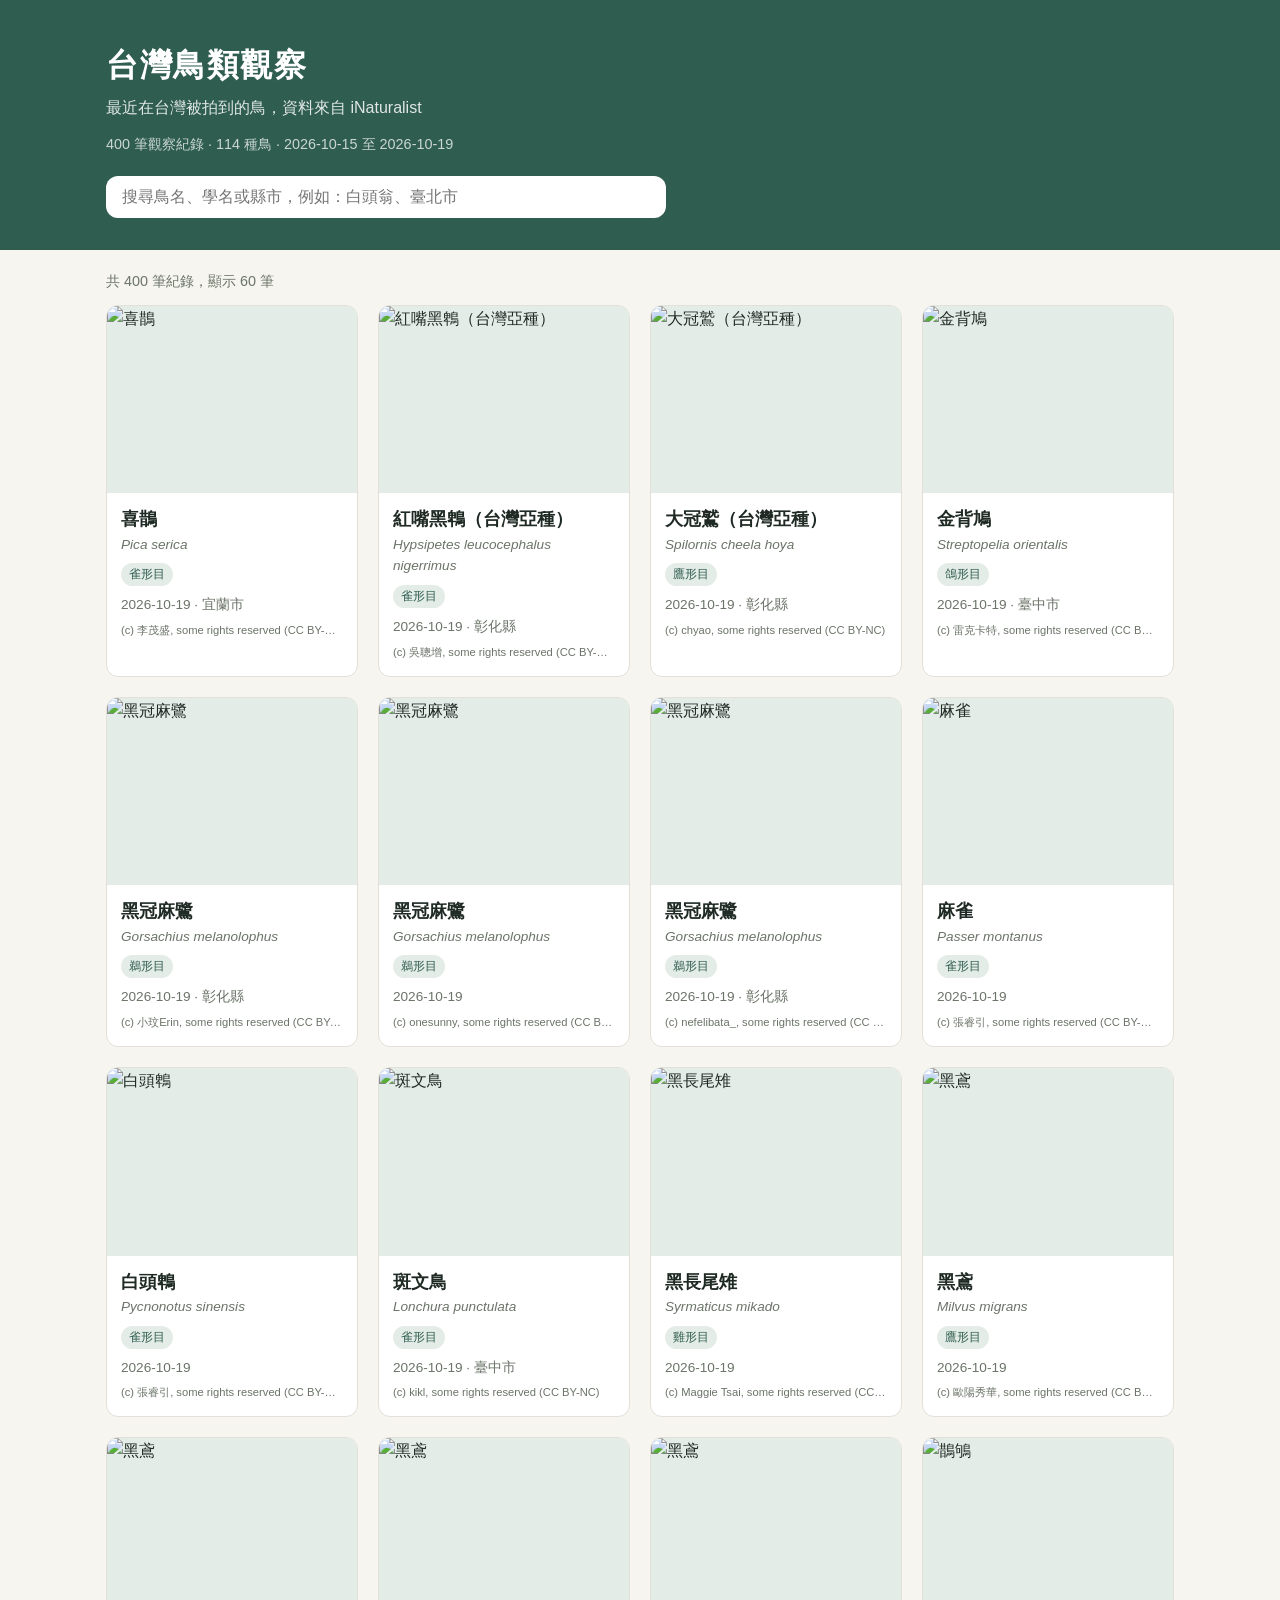
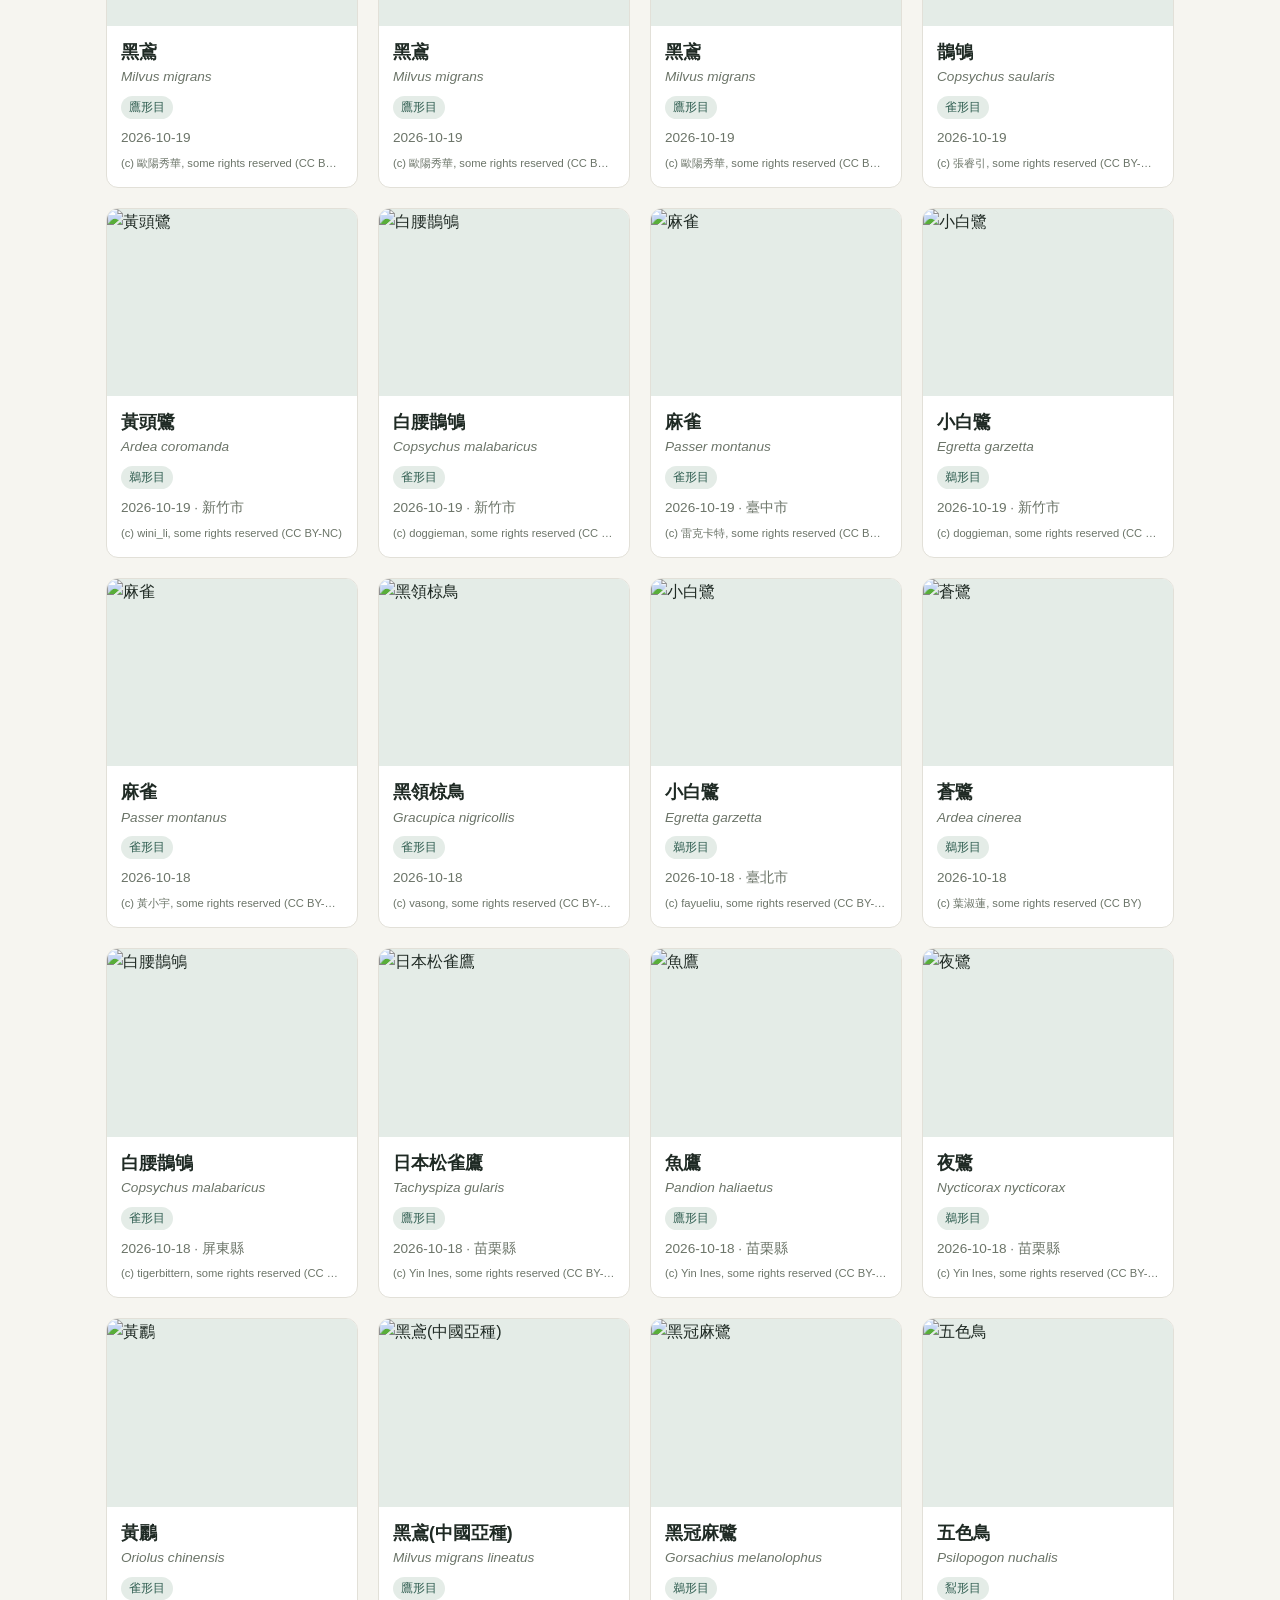
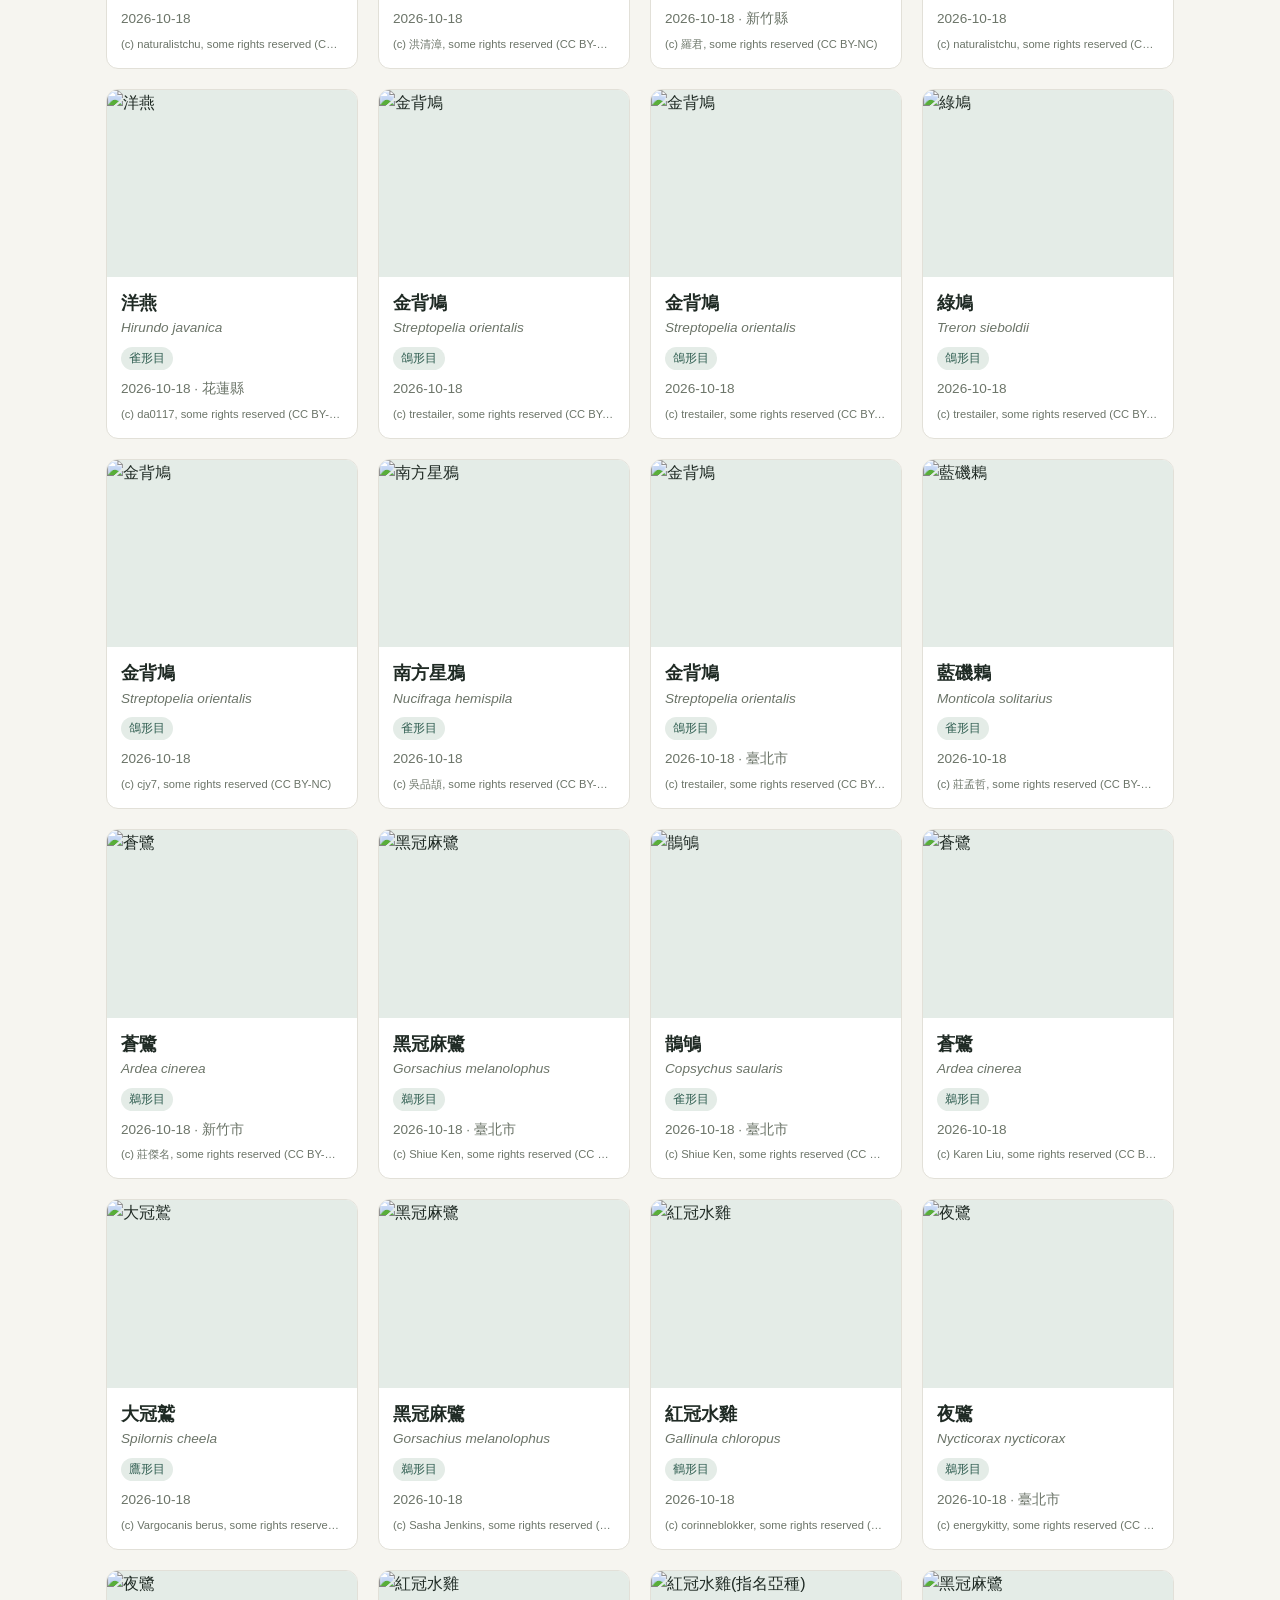
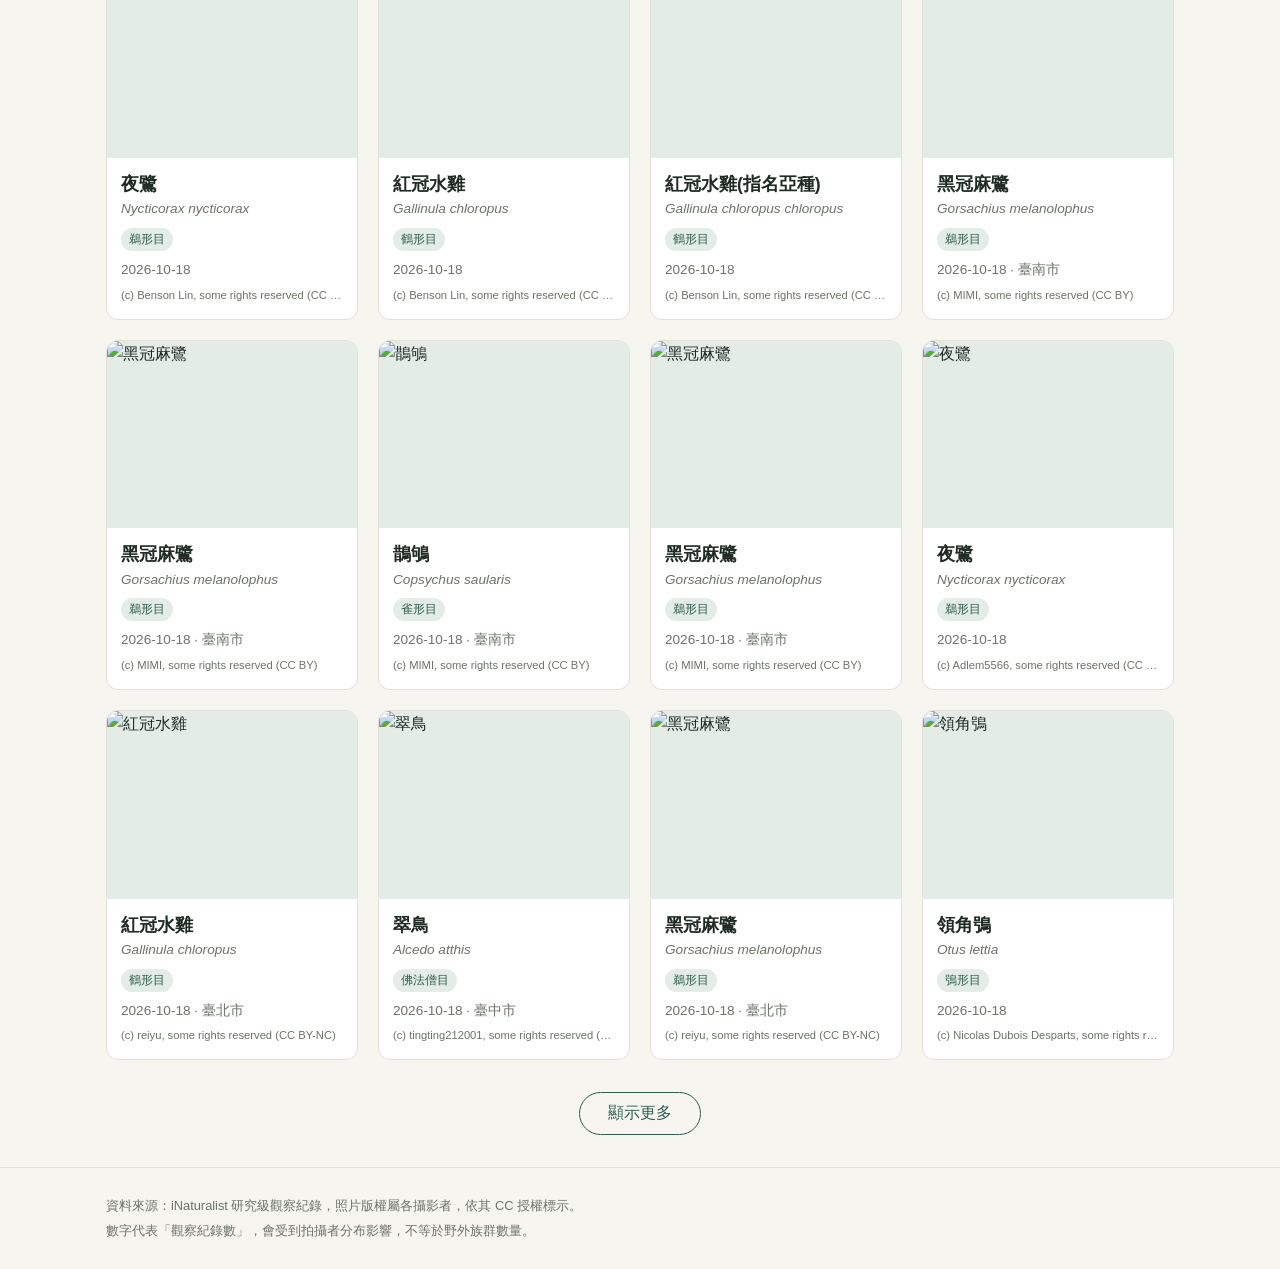
==== index.html @ c4e4dd16 "網頁：點卡片開啟詳細視窗，救傷區塊為暫時文字" ====
<!DOCTYPE html>
<html lang="zh-Hant">
<head>
  <meta charset="UTF-8">
  <!-- 讓手機上也能正常縮放 -->
  <meta name="viewport" content="width=device-width, initial-scale=1.0">
  <title>台灣鳥類觀察</title>
  <link rel="stylesheet" href="style.css">
</head>
<body>

  <!-- 最上方標題區 -->
  <header class="header">
    <div class="container">
      <h1>台灣鳥類觀察</h1>
      <p class="subtitle">最近在台灣被拍到的鳥，資料來自 iNaturalist</p>
      <p class="summary" id="summary"></p>

      <!-- 搜尋框：輸入時 script.js 會即時篩選卡片 -->
      <input
        type="search"
        id="search"
        class="search"
        placeholder="搜尋鳥名、學名或縣市，例如：白頭翁、臺北市"
        autocomplete="off"
      >
    </div>
  </header>

  <main class="container">
    <!-- 顯示目前有幾筆符合搜尋 -->
    <p class="count" id="count"></p>

    <!-- 卡片會由 script.js 放進這裡 -->
    <div class="grid" id="grid"></div>

    <!-- 搜尋不到時顯示 -->
    <p class="empty" id="empty" hidden>找不到符合的鳥，換個關鍵字試試看。</p>

    <!-- 一次只顯示一部分，按了再多顯示，避免一次載入太多照片 -->
    <div class="more-wrap">
      <button class="more" id="more">顯示更多</button>
    </div>
  </main>

  <footer class="footer">
    <div class="container">
      <p>資料來源：iNaturalist 研究級觀察紀錄，照片版權屬各攝影者，依其 CC 授權標示。</p>
      <p>數字代表「觀察紀錄數」，會受到拍攝者分布影響，不等於野外族群數量。</p>
    </div>
  </footer>

  <!-- 詳細視窗：點卡片時打開，內容由 script.js 填入 -->
  <dialog class="detail" id="detail">
    <button class="close" id="close" aria-label="關閉">×</button>
    <img id="detail-photo" alt="">
    <div class="detail-body">
      <h2 id="detail-name"></h2>
      <p class="sci" id="detail-sci"></p>
      <dl class="info">
        <dt>分類</dt><dd id="detail-taxon"></dd>
        <dt>日期</dt><dd id="detail-date"></dd>
        <dt>地點</dt><dd id="detail-place"></dd>
        <dt>照片</dt><dd id="detail-credit"></dd>
      </dl>
      <a id="detail-link" class="source" target="_blank" rel="noopener">在 iNaturalist 查看原始紀錄 ↗</a>

      <!-- 救傷提示：之後依「目」顯示不同內容，目前先放通用建議 -->
      <section class="help">
        <h3>遇到牠怎麼辦？</h3>
        <p id="detail-help"></p>
        <p class="help-note">以上為一般性整理，僅供參考。遇到受傷或落地的鳥，請聯絡當地動物救傷單位或縣市政府動保機關。</p>
      </section>
    </div>
  </dialog>

  <!-- 先載入資料（export.py 產生的），再載入程式，順序不能顛倒 -->
  <script src="data.js"></script>
  <script src="script.js"></script>
</body>
</html>
---- style.css ----
/* ===== 顏色與字型：集中寫在這裡，之後想換顏色只要改這一區 ===== */
:root {
  --green: #2f5d50;        /* 主色：深綠 */
  --green-light: #e4ece7;  /* 主色的淺色，用在標籤背景 */
  --bg: #f6f5f0;           /* 頁面背景：偏暖的米白 */
  --card: #ffffff;         /* 卡片背景 */
  --text: #1f2a24;         /* 主要文字 */
  --muted: #6b7468;        /* 次要文字（灰綠） */
  --line: #e2e0d8;         /* 邊框線 */
  --radius: 12px;          /* 圓角大小 */
  /* 字型用電腦內建的，不從網路下載，老師電腦沒網路也不會跑版 */
  font-family: "Noto Sans TC", "Microsoft JhengHei", "PingFang TC", sans-serif;
}

/* ===== 基本設定 ===== */
* { box-sizing: border-box; }   /* 寬度計算包含邊框和內距，排版比較直覺 */

body {
  margin: 0;
  background: var(--bg);
  color: var(--text);
  line-height: 1.6;
}

/* 內容最寬 1100px，置中，左右留白 */
.container {
  max-width: 1100px;
  margin: 0 auto;
  padding: 0 16px;
}

/* ===== 標題區 ===== */
.header {
  background: var(--green);
  color: #fff;
  padding: 40px 0 32px;
}
.header h1 {
  margin: 0;
  font-size: 2rem;
  letter-spacing: 0.05em;
}
.subtitle { margin: 4px 0 0; opacity: 0.85; }
.summary  { margin: 12px 0 20px; font-size: 0.9rem; opacity: 0.75; }

.search {
  width: 100%;
  max-width: 560px;
  padding: 12px 16px;
  font-size: 1rem;
  border: none;
  border-radius: var(--radius);
  outline: none;
}
.search:focus { box-shadow: 0 0 0 3px rgba(255, 255, 255, 0.4); }

/* ===== 卡片網格 ===== */
.count { color: var(--muted); font-size: 0.9rem; margin: 20px 0 12px; }

/* 自動排列：每張卡片至少 220px 寬，空間夠就一排放多張 */
.grid {
  display: grid;
  grid-template-columns: repeat(auto-fill, minmax(220px, 1fr));
  gap: 20px;
}

.card {
  background: var(--card);
  border: 1px solid var(--line);
  border-radius: var(--radius);
  overflow: hidden;              /* 讓照片的角也是圓的 */
  cursor: pointer;               /* 滑鼠移上去變成手指，表示可以點 */
  transition: transform 0.15s, box-shadow 0.15s;
}
.card:focus-visible { outline: 3px solid var(--green); outline-offset: 2px; }
/* 滑鼠移上去時卡片微微浮起 */
.card:hover {
  transform: translateY(-3px);
  box-shadow: 0 8px 20px rgba(0, 0, 0, 0.08);
}

.card img {
  display: block;
  width: 100%;
  aspect-ratio: 4 / 3;           /* 所有照片統一 4:3，排起來才整齊 */
  object-fit: cover;             /* 照片比例不同時自動裁切，不會變形 */
  background: var(--green-light);/* 照片還沒載入時先顯示淺綠色 */
}

.card-body { padding: 12px 14px 14px; }

.card h2 {
  margin: 0;
  font-size: 1.1rem;
}
.sci {
  margin: 0;
  color: var(--muted);
  font-style: italic;            /* 學名慣例用斜體 */
  font-size: 0.85rem;
}

.tag {
  display: inline-block;
  margin-top: 8px;
  padding: 2px 8px;
  background: var(--green-light);
  color: var(--green);
  border-radius: 999px;
  font-size: 0.75rem;
}

.meta {
  margin: 8px 0 0;
  color: var(--muted);
  font-size: 0.85rem;
}
.credit {
  margin: 6px 0 0;
  color: var(--muted);
  font-size: 0.7rem;
  white-space: nowrap;           /* 標示文字太長就用 … 截掉 */
  overflow: hidden;
  text-overflow: ellipsis;
}

/* ===== 其他 ===== */
.empty { text-align: center; color: var(--muted); padding: 40px 0; }

.more-wrap { text-align: center; margin: 32px 0; }
.more {
  padding: 10px 28px;
  font-size: 1rem;
  color: var(--green);
  background: transparent;
  border: 1.5px solid var(--green);
  border-radius: 999px;
  cursor: pointer;
}
.more:hover { background: var(--green); color: #fff; }

/* ===== 詳細視窗 ===== */
.detail {
  width: min(640px, calc(100% - 32px));  /* 最寬 640px，手機上左右各留 16px */
  max-height: calc(100% - 48px);
  padding: 0;
  border: none;
  border-radius: var(--radius);
  overflow-y: auto;                       /* 內容太長可以捲動 */
  color: var(--text);
}
.detail::backdrop { background: rgba(20, 30, 25, 0.6); }  /* 視窗後面的暗色遮罩 */

.detail img {
  display: block;
  width: 100%;
  max-height: 420px;
  object-fit: cover;
  background: var(--green-light);
}
.detail-body { padding: 20px 24px 24px; }
.detail h2 { margin: 0; font-size: 1.5rem; }

.close {
  position: absolute;            /* 疊在照片右上角 */
  top: 12px;
  right: 12px;
  width: 40px;
  height: 40px;
  font-size: 1.5rem;
  line-height: 1;
  color: #fff;
  background: rgba(0, 0, 0, 0.45);
  border: none;
  border-radius: 50%;
  cursor: pointer;
  z-index: 1;
}

/* 分類、日期、地點：左邊標題、右邊內容 */
.info {
  display: grid;
  grid-template-columns: 3em 1fr;
  gap: 6px 12px;
  margin: 16px 0;
  font-size: 0.9rem;
}
.info dt { color: var(--muted); }
.info dd { margin: 0; }

.source { color: var(--green); font-size: 0.9rem; }

.help {
  margin-top: 20px;
  padding: 16px 18px;
  background: var(--green-light);
  border-radius: var(--radius);
}
.help h3 { margin: 0 0 8px; color: var(--green); font-size: 1.05rem; }
.help p { margin: 0; font-size: 0.95rem; }
.help .help-note { margin-top: 10px; color: var(--muted); font-size: 0.8rem; }

.footer {
  border-top: 1px solid var(--line);
  padding: 24px 0;
  color: var(--muted);
  font-size: 0.8rem;
}
.footer p { margin: 4px 0; }
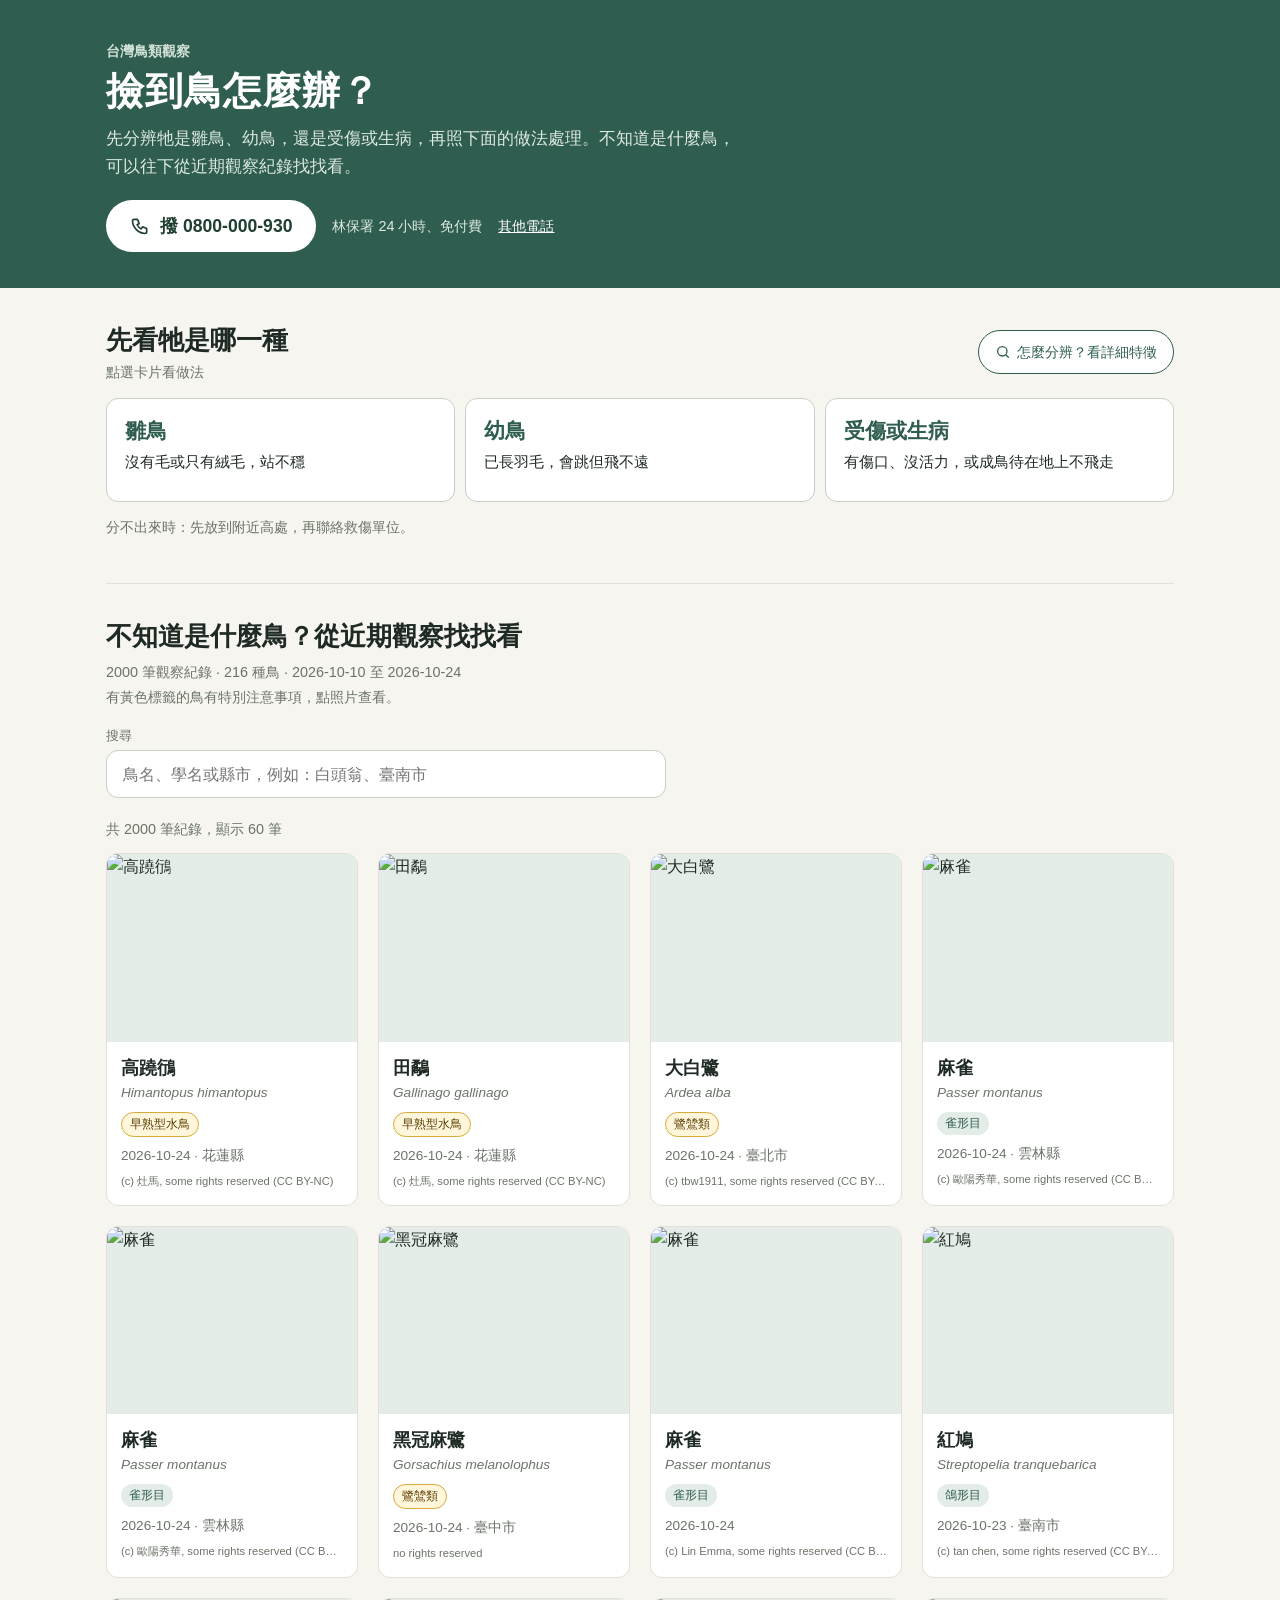
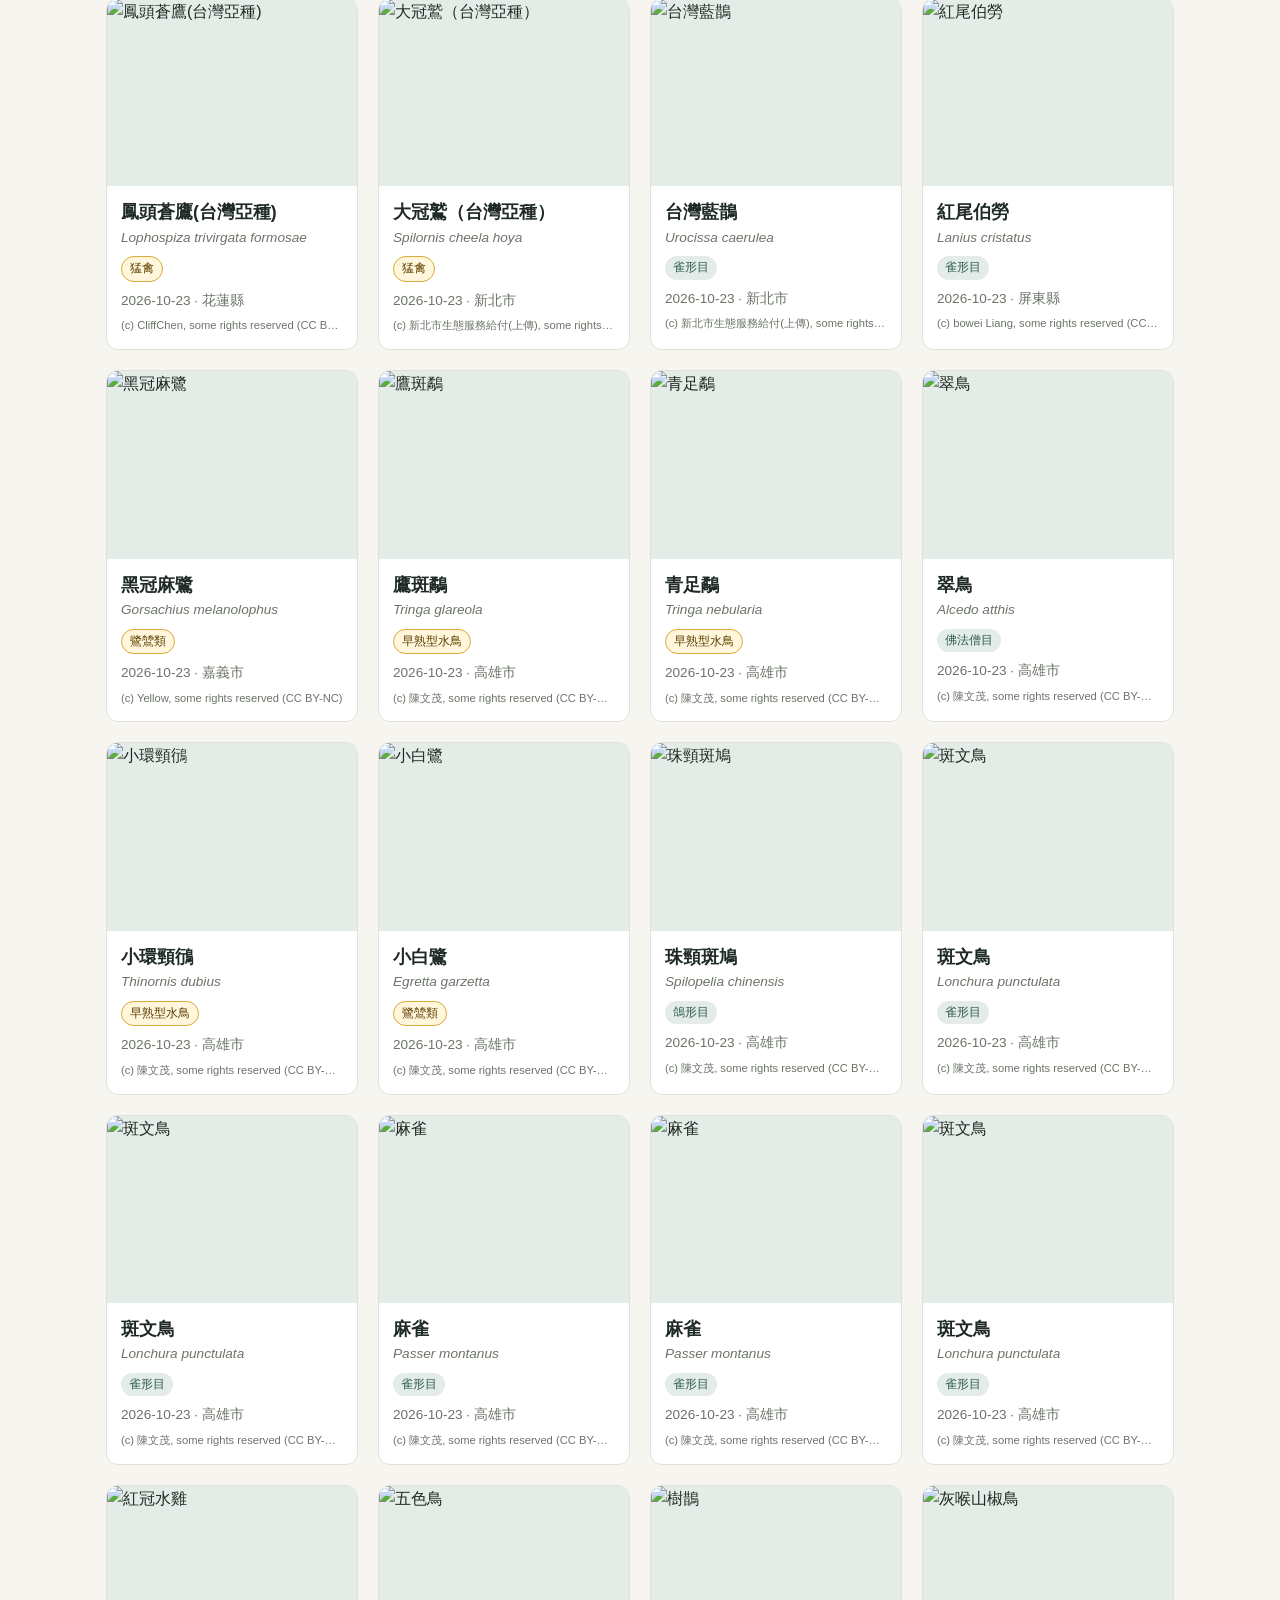
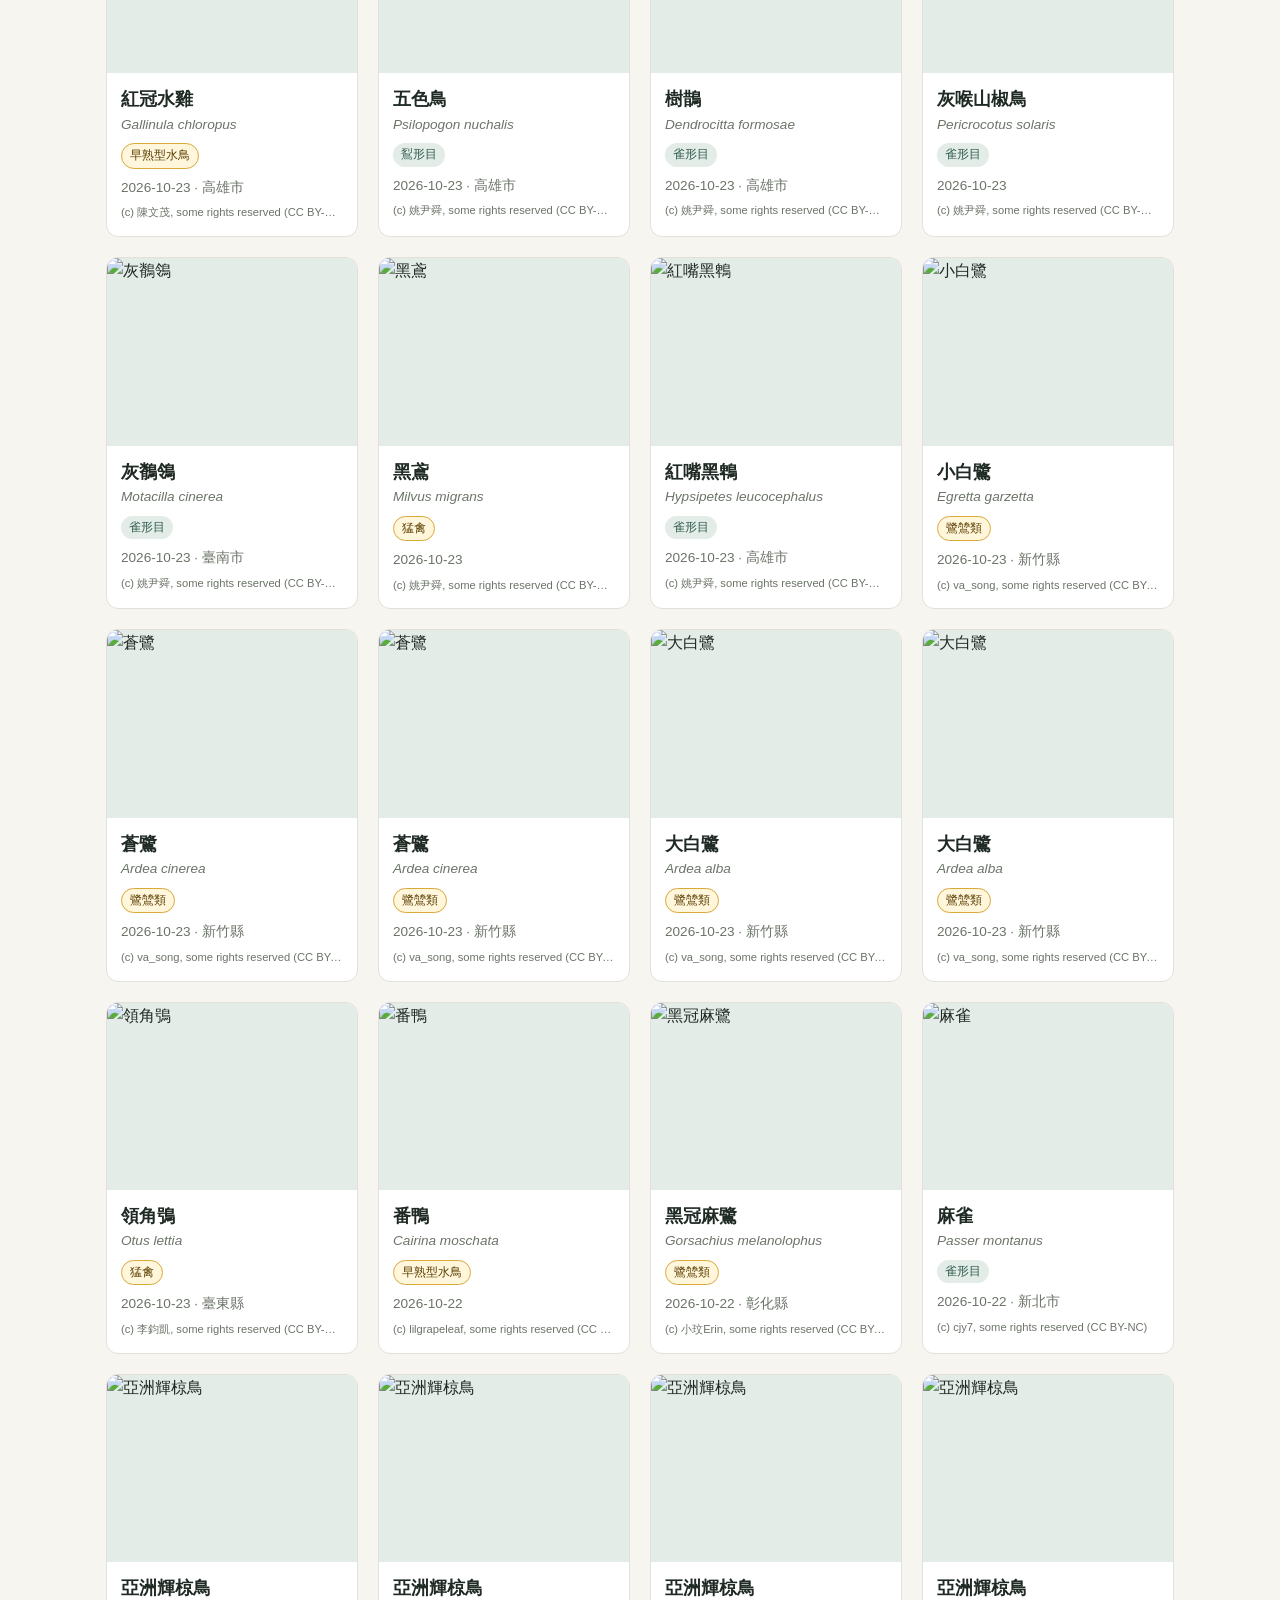
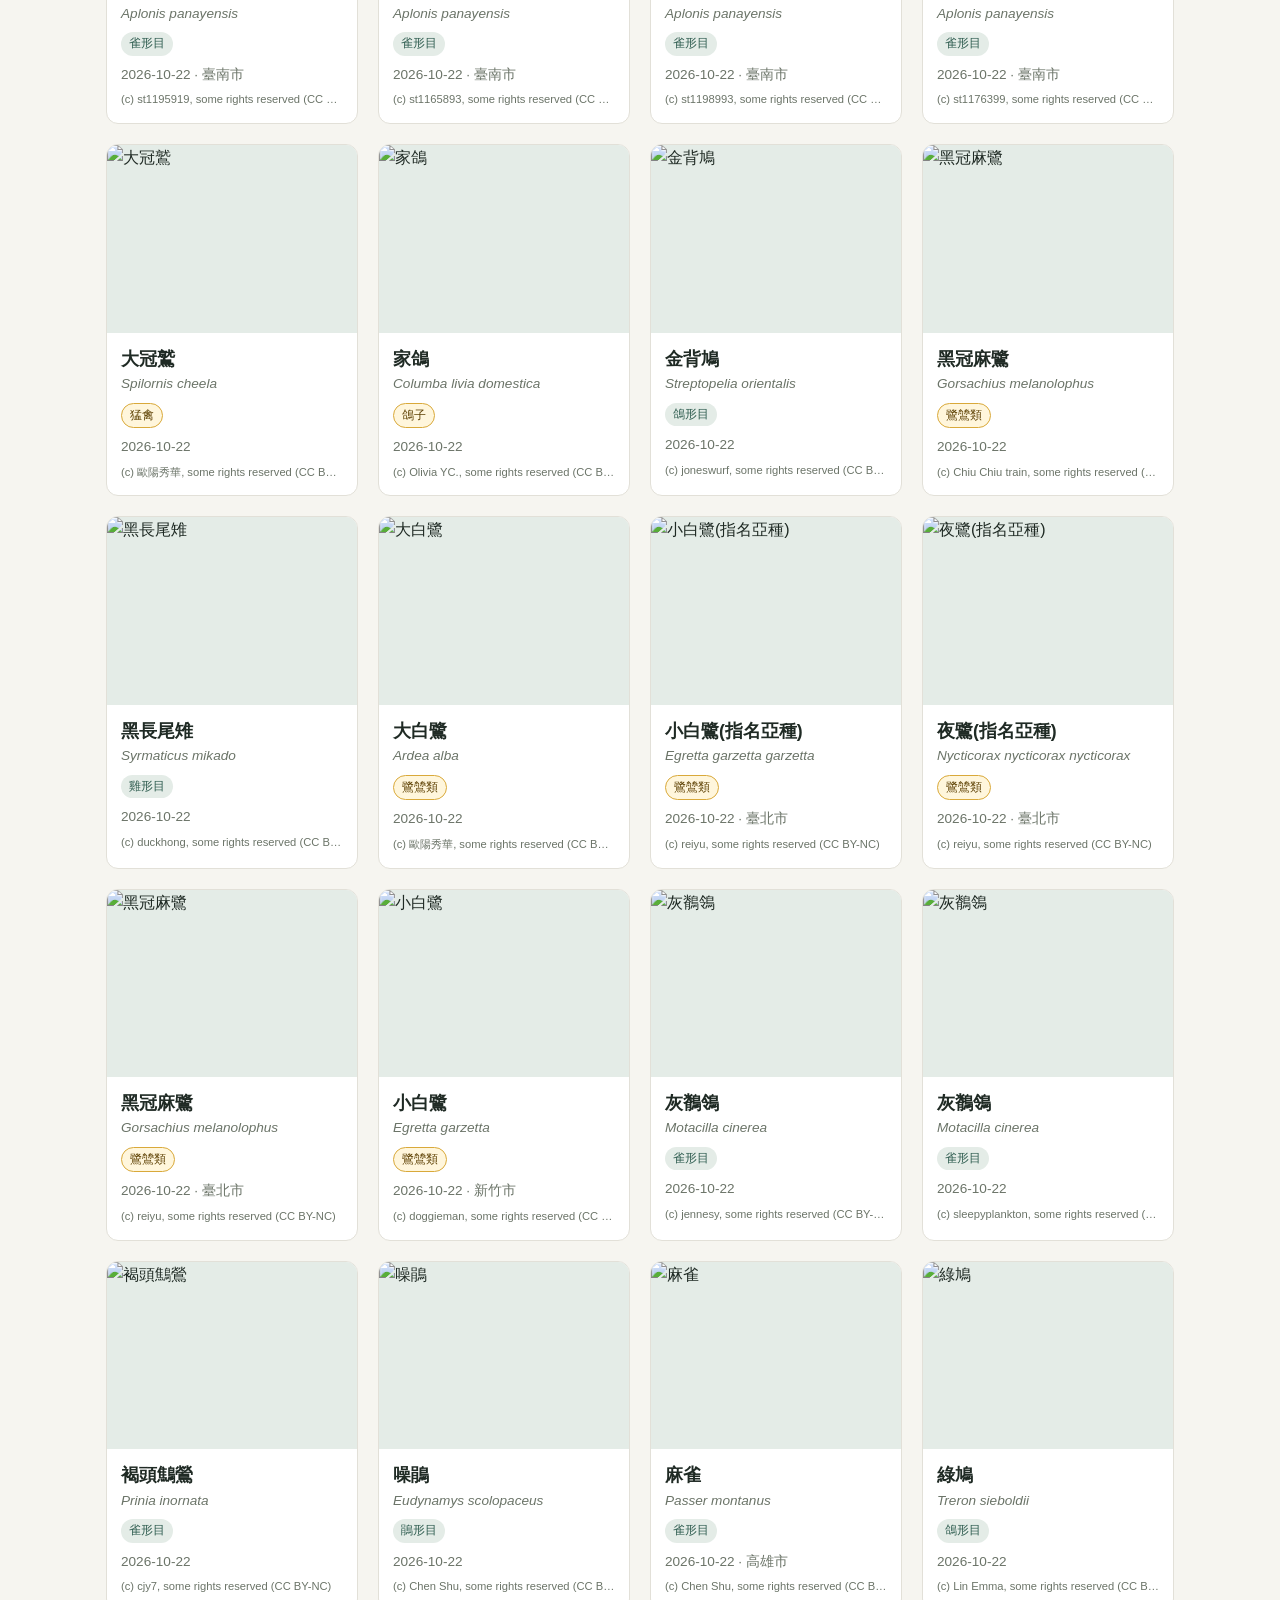
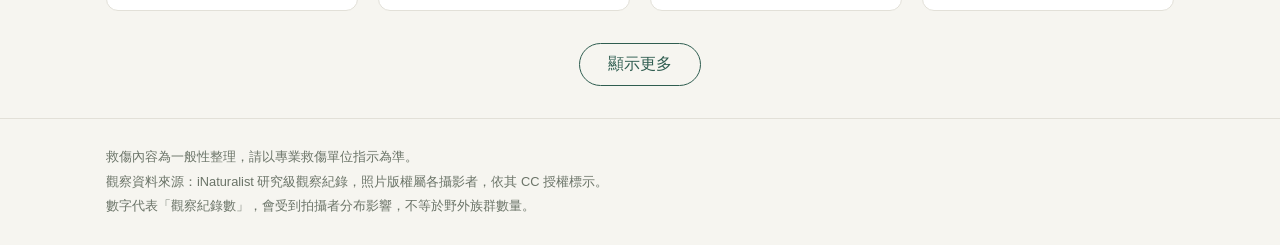
==== commit 4e755f4c: "撰寫 README，新增 MVP 與上下文資訊文件" ====
--- a/index.html
+++ b/index.html
@@ -4,48 +4,73 @@
   <meta charset="UTF-8">
   <!-- 讓手機上也能正常縮放 -->
   <meta name="viewport" content="width=device-width, initial-scale=1.0">
-  <title>台灣鳥類觀察</title>
+  <title>撿到鳥怎麼辦？台灣鳥類觀察</title>
   <link rel="stylesheet" href="style.css">
 </head>
 <body>
 
-  <!-- 最上方標題區 -->
-  <header class="header">
+  <!-- 最上方：救傷入口與電話 -->
+  <header class="hero">
     <div class="container">
-      <h1>台灣鳥類觀察</h1>
-      <p class="subtitle">最近在台灣被拍到的鳥，資料來自 iNaturalist</p>
+      <p class="hero-brand">台灣鳥類觀察</p>
+      <h1>撿到鳥怎麼辦？</h1>
+      <p class="hero-lead">先分辨牠是雛鳥、幼鳥，還是受傷或生病，再照下面的做法處理。不知道是什麼鳥，可以往下從近期觀察紀錄找找看。</p>
+      <div class="hero-actions">
+        <a class="call-btn" href="tel:0800000930">
+          <svg width="20" height="20" viewBox="0 0 24 24" fill="none" stroke="currentColor" stroke-width="2" stroke-linecap="round" stroke-linejoin="round" aria-hidden="true"><path d="M5 4h4l2 5-2.5 1.5a11 11 0 0 0 5 5L15 13l5 2v4a2 2 0 0 1-2 2A16 16 0 0 1 3 6a2 2 0 0 1 2-2"></path></svg>
+          撥 0800-000-930
+        </a>
+        <span class="hero-note">林保署 24 小時、免付費</span>
+        <button class="link-btn hero-link" id="hero-phones-toggle" type="button" aria-expanded="false" aria-controls="hero-phones">其他電話</button>
+      </div>
+      <p class="hero-phones" id="hero-phones" hidden>
+        <span><a href="tel:1999">1999</a> 縣市專線</span>
+        <span><a href="tel:1959">1959</a> 動保專線</span>
+        <a href="https://www.bird.org.tw/basicpage/117" target="_blank" rel="noopener">查各縣市救傷單位 ↗</a>
+      </p>
+    </div>
+  </header>
+
+  <main class="container">
+    <!-- 先看牠是哪一種：卡片、特徵表、做法都由 script.js 依 SITUATIONS 產生 -->
+    <section class="home-rescue" id="home-picker"></section>
+
+    <!-- 找出是什麼鳥 -->
+    <section class="finder" aria-labelledby="finder-title">
+      <h2 id="finder-title">不知道是什麼鳥？從近期觀察找找看</h2>
       <p class="summary" id="summary"></p>
+      <p class="finder-hint">有黃色標籤的鳥有特別注意事項，點照片查看。</p>
 
       <!-- 搜尋框：輸入時 script.js 會即時篩選卡片 -->
+      <label class="search-label" for="search">搜尋</label>
       <input
         type="search"
         id="search"
         class="search"
-        placeholder="搜尋鳥名、學名或縣市，例如：白頭翁、臺北市"
+        placeholder="鳥名、學名或縣市，例如：白頭翁、臺南市"
         autocomplete="off"
       >
-    </div>
-  </header>
 
-  <main class="container">
-    <!-- 顯示目前有幾筆符合搜尋 -->
-    <p class="count" id="count"></p>
+      <!-- 顯示目前有幾筆符合搜尋 -->
+      <p class="count" id="count"></p>
 
-    <!-- 卡片會由 script.js 放進這裡 -->
-    <div class="grid" id="grid"></div>
+      <!-- 卡片會由 script.js 放進這裡 -->
+      <div class="grid" id="grid"></div>
 
-    <!-- 搜尋不到時顯示 -->
-    <p class="empty" id="empty" hidden>找不到符合的鳥，換個關鍵字試試看。</p>
+      <!-- 搜尋不到時顯示 -->
+      <p class="empty" id="empty" hidden>找不到符合的鳥，換個關鍵字試試看。</p>
 
-    <!-- 一次只顯示一部分，按了再多顯示，避免一次載入太多照片 -->
-    <div class="more-wrap">
-      <button class="more" id="more">顯示更多</button>
-    </div>
+      <!-- 一次只顯示一部分，按了再多顯示，避免一次載入太多照片 -->
+      <div class="more-wrap">
+        <button class="more" id="more">顯示更多</button>
+      </div>
+    </section>
   </main>
 
   <footer class="footer">
     <div class="container">
-      <p>資料來源：iNaturalist 研究級觀察紀錄，照片版權屬各攝影者，依其 CC 授權標示。</p>
+      <p>救傷內容為一般性整理，請以專業救傷單位指示為準。</p>
+      <p>觀察資料來源：iNaturalist 研究級觀察紀錄，照片版權屬各攝影者，依其 CC 授權標示。</p>
       <p>數字代表「觀察紀錄數」，會受到拍攝者分布影響，不等於野外族群數量。</p>
     </div>
   </footer>
@@ -57,6 +82,8 @@
     <div class="detail-body">
       <h2 id="detail-name"></h2>
       <p class="sci" id="detail-sci"></p>
+      <!-- 類群標籤：只有屬於第二層類群的鳥才顯示 -->
+      <span class="group-tag" id="group-tag" hidden></span>
       <dl class="info">
         <dt>分類</dt><dd id="detail-taxon"></dd>
         <dt>日期</dt><dd id="detail-date"></dd>
@@ -65,11 +92,46 @@
       </dl>
       <a id="detail-link" class="source" target="_blank" rel="noopener">在 iNaturalist 查看原始紀錄 ↗</a>
 
-      <!-- 救傷提示：之後依「目」顯示不同內容，目前先放通用建議 -->
-      <section class="help">
-        <h3>遇到牠怎麼辦？</h3>
-        <p id="detail-help"></p>
-        <p class="help-note">以上為一般性整理，僅供參考。遇到受傷或落地的鳥，請聯絡當地動物救傷單位或縣市政府動保機關。</p>
+      <!-- 遇到牠怎麼辦？文字內容都放在 script.js 的 SITUATIONS 和 GROUP_NOTES，這裡只放位置 -->
+      <section class="help" aria-labelledby="help-title">
+        <h3 id="help-title">遇到牠怎麼辦？</h3>
+
+        <!-- 黃色框（第二層）：每隻鳥最多一個，不屬於任何類群就隱藏 -->
+        <div class="group-box" id="group-box" hidden>
+          <p class="group-box-title">
+            <svg width="20" height="20" viewBox="0 0 24 24" fill="none" stroke="currentColor" stroke-width="2" stroke-linecap="round" stroke-linejoin="round" aria-hidden="true"><path d="M12 3l9 16H3z"></path><path d="M12 10v4"></path><path d="M12 17h.01"></path></svg>
+            <span id="group-box-title"></span>
+          </p>
+          <ul id="group-box-list"></ul>
+        </div>
+
+        <!-- 先看牠是哪一種：跟首頁同一套，由 script.js 產生 -->
+        <div id="detail-picker"></div>
+
+        <!-- 聯絡列 -->
+        <div class="contact">
+          <div class="contact-row">
+            <p class="contact-main">
+              <svg width="18" height="18" viewBox="0 0 24 24" fill="none" stroke="currentColor" stroke-width="2" stroke-linecap="round" stroke-linejoin="round" aria-hidden="true"><path d="M5 4h4l2 5-2.5 1.5a11 11 0 0 0 5 5L15 13l5 2v4a2 2 0 0 1-2 2A16 16 0 0 1 3 6a2 2 0 0 1 2-2"></path></svg>
+              <span>需要幫忙？撥</span>
+              <a class="phone-big" href="tel:0800000930">0800-000-930</a>
+              <span class="contact-note">林保署 24 小時、免付費</span>
+            </p>
+            <button class="link-btn" id="phones-toggle" type="button" aria-expanded="false" aria-controls="phones">其他電話</button>
+          </div>
+          <p class="phones" id="phones" hidden>
+            <span><a href="tel:1999">1999</a> 縣市專線</span>
+            <span><a href="tel:1959">1959</a> 動保專線</span>
+            <a href="https://www.bird.org.tw/basicpage/117" target="_blank" rel="noopener">查各縣市救傷單位 ↗</a>
+          </p>
+        </div>
+
+        <!-- 免責小字與資料來源 -->
+        <p class="disclaimer">
+          <span>本區為一般性整理，請以專業救傷單位指示為準。</span>
+          <button class="link-btn" id="sources-toggle" type="button" aria-expanded="false" aria-controls="sources">查看資料來源</button>
+        </p>
+        <ul class="sources" id="sources" hidden></ul>
       </section>
     </div>
   </dialog>
--- a/style.css
+++ b/style.css
@@ -1,3 +1,6 @@
+/* 有 hidden 屬性的元素一律隱藏（避免下方的 display 設定蓋過它） */
+[hidden] { display: none !important; }
+
 /* ===== 顏色與字型：集中寫在這裡，之後想換顏色只要改這一區 ===== */
 :root {
   --green: #2f5d50;        /* 主色：深綠 */
@@ -29,30 +32,98 @@
   padding: 0 16px;
 }
 
-/* ===== 標題區 ===== */
-.header {
+/* ===== 最上方：救傷入口 ===== */
+.hero {
   background: var(--green);
   color: #fff;
-  padding: 40px 0 32px;
-}
-.header h1 {
+  padding: 40px 0 36px;
+}
+.hero-brand { margin: 0 0 4px; font-size: 0.9rem; font-weight: 700; color: #cfe0d4; }
+.hero h1 {
   margin: 0;
-  font-size: 2rem;
-  letter-spacing: 0.05em;
-}
-.subtitle { margin: 4px 0 0; opacity: 0.85; }
-.summary  { margin: 12px 0 20px; font-size: 0.9rem; opacity: 0.75; }
+  font-size: 2.4rem;
+  line-height: 1.25;
+  letter-spacing: 0.03em;
+}
+.hero-lead { margin: 10px 0 0; max-width: 640px; font-size: 1.08rem; color: #dde9e1; }
+
+.hero-actions {
+  display: flex;
+  flex-wrap: wrap;
+  align-items: center;
+  gap: 10px 16px;
+  margin-top: 20px;
+}
+/* 撥號按鈕：白底深綠字，整頁最醒目的按鈕 */
+.call-btn {
+  display: inline-flex;
+  align-items: center;
+  gap: 10px;
+  min-height: 52px;
+  padding: 0 24px;
+  background: #fff;
+  color: #1f3f31;
+  border-radius: 999px;
+  font-size: 1.1rem;
+  font-weight: 700;
+  text-decoration: none;
+}
+.call-btn:hover { background: #eef5f0; }
+.hero-note { font-size: 0.9rem; color: #dde9e1; }
+.hero .hero-link { color: #fff; font-size: 0.9rem; }
+.hero-phones {
+  display: flex;
+  flex-wrap: wrap;
+  gap: 6px 24px;
+  margin: 14px 0 0;
+  padding-top: 12px;
+  border-top: 1px solid #4f7a66;
+  color: #dde9e1;
+}
+.hero-phones a { color: #fff; font-weight: 700; }
+
+/* ===== 首頁：先看牠是哪一種 ===== */
+.home-rescue { padding: 32px 0 8px; }
+.home-rescue .pick-title { font-size: 1.6rem; }
+.home-rescue .pick-sub { font-size: 0.9rem; }
+.home-rescue .pick-card { min-height: 104px; padding: 16px 18px; font-size: 0.95rem; }
+.home-rescue .pick-card[aria-pressed="true"] { padding: 15px 17px; }
+.home-rescue .pick-card-name { font-size: 1.3rem; }
+.home-rescue .pick-hint { font-size: 0.9rem; }
+.home-rescue .advice { background: var(--card); border: 1px solid var(--line); font-size: 0.95rem; padding: 20px 22px 12px; }
+.home-rescue .advice-lead { font-size: 1.1rem; }
+.home-rescue .id-table { background: var(--card); }
+
+/* 首頁和詳細視窗共用：卡片、表格、做法上下排列 */
+.picker {
+  display: flex;
+  flex-direction: column;
+  gap: 14px;
+}
+
+/* ===== 首頁：找出是什麼鳥 ===== */
+.finder {
+  margin-top: 36px;
+  padding-top: 32px;
+  border-top: 1px solid var(--line);
+}
+.finder h2 { margin: 0; font-size: 1.6rem; }
+.summary { margin: 4px 0 0; font-size: 0.9rem; color: var(--muted); }
+.finder-hint { margin: 2px 0 16px; font-size: 0.9rem; color: var(--muted); }
+.search-label { display: block; margin-bottom: 4px; font-size: 0.82rem; color: var(--muted); }
 
 .search {
   width: 100%;
   max-width: 560px;
-  padding: 12px 16px;
+  min-height: 48px;
+  padding: 0 16px;
+  font: inherit;
   font-size: 1rem;
-  border: none;
-  border-radius: var(--radius);
-  outline: none;
-}
-.search:focus { box-shadow: 0 0 0 3px rgba(255, 255, 255, 0.4); }
+  background: #fff;
+  border: 1px solid #c9cec6;
+  border-radius: var(--radius);
+}
+.search:focus { outline: 3px solid var(--green-light); border-color: var(--green); }
 
 /* ===== 卡片網格 ===== */
 .count { color: var(--muted); font-size: 0.9rem; margin: 20px 0 12px; }
@@ -89,7 +160,7 @@
 
 .card-body { padding: 12px 14px 14px; }
 
-.card h2 {
+.card h3 {
   margin: 0;
   font-size: 1.1rem;
 }
@@ -108,6 +179,13 @@
   color: var(--green);
   border-radius: 999px;
   font-size: 0.75rem;
+}
+/* 屬於第二層類群的鳥：黃色標籤，跟詳細視窗的黃色框同色 */
+.tag-group {
+  background: var(--yellow-bg);
+  color: var(--yellow-text);
+  border: 1px solid var(--yellow-line);
+  font-weight: 500;
 }
 
 .meta {
@@ -141,7 +219,7 @@
 
 /* ===== 詳細視窗 ===== */
 .detail {
-  width: min(640px, calc(100% - 32px));  /* 最寬 640px，手機上左右各留 16px */
+  width: min(760px, calc(100% - 32px));  /* 最寬 760px，手機上左右各留 16px */
   max-height: calc(100% - 48px);
   padding: 0;
   border: none;
@@ -190,15 +268,229 @@
 
 .source { color: var(--green); font-size: 0.9rem; }
 
+/* ===== 遇到牠怎麼辦？ ===== */
+:root {
+  --yellow-bg: #fff6dc;     /* 黃色框背景 */
+  --yellow-line: #d9a93a;   /* 黃色框邊線 */
+  --yellow-text: #5c3f00;   /* 黃色框文字（深褐，對比足夠） */
+  --soft: #f3f5f1;          /* 做法區、對照表背景 */
+}
+
+/* 類群標籤：在鳥名下方，跟黃色框同色 */
+.group-tag {
+  display: inline-block;
+  margin-top: 6px;
+  padding: 1px 10px;
+  background: var(--yellow-bg);
+  border: 1px solid var(--yellow-line);
+  color: var(--yellow-text);
+  border-radius: 999px;
+  font-size: 0.8rem;
+  font-weight: 500;
+}
+
 .help {
-  margin-top: 20px;
-  padding: 16px 18px;
+  margin-top: 24px;
+  padding-top: 20px;
+  border-top: 1px solid var(--line);
+  display: flex;
+  flex-direction: column;
+  gap: 14px;
+}
+.help h3 { margin: 0; color: var(--green); font-size: 1.3rem; }
+.help ul { margin: 0; padding-left: 20px; }
+.help li { margin: 0 0 6px; }
+
+/* 黃色框 */
+.group-box {
+  background: var(--yellow-bg);
+  border: 1.5px solid var(--yellow-line);
+  border-radius: var(--radius);
+  padding: 14px 18px;
+  color: var(--yellow-text);
+  font-size: 0.92rem;
+}
+.group-box-title {
+  display: flex;
+  align-items: center;
+  gap: 8px;
+  margin: 0 0 8px;
+  font-weight: 700;
+  font-size: 1rem;
+}
+.group-box-title svg { flex-shrink: 0; }
+
+/* 先看牠是哪一種 */
+.pick-head {
+  display: flex;
+  flex-wrap: wrap;
+  align-items: center;
+  justify-content: space-between;
+  gap: 8px;
+}
+.pick-title { margin: 0; font-weight: 700; }
+.pick-sub { margin: 0; font-size: 0.82rem; color: var(--muted); }
+
+/* 「看詳細特徵」：綠框；展開時變實心綠底 */
+.id-toggle {
+  display: inline-flex;
+  align-items: center;
+  gap: 6px;
+  min-height: 44px;
+  padding: 8px 16px;
+  font: inherit;
+  font-size: 0.88rem;
+  font-weight: 500;
+  color: var(--green);
+  background: #fff;
+  border: 1.5px solid var(--green);
+  border-radius: 999px;
+  cursor: pointer;
+}
+.id-toggle[aria-expanded="true"] { background: var(--green); color: #fff; }
+
+/* 三張卡片（切換鈕）：選中時綠色粗框 */
+.pick-cards {
+  display: grid;
+  grid-template-columns: repeat(3, minmax(0, 1fr));
+  gap: 10px;
+}
+.pick-card {
+  display: flex;
+  flex-direction: column;
+  gap: 4px;
+  min-height: 88px;
+  padding: 12px 14px;
+  text-align: left;
+  font: inherit;
+  font-size: 0.88rem;
+  line-height: 1.5;
+  color: var(--text);
+  background: #fff;
+  border: 1px solid #c9cec6;
+  border-radius: var(--radius);
+  cursor: pointer;
+}
+.pick-card:hover { border-color: var(--green); }
+.pick-card[aria-pressed="true"] {
+  background: var(--soft);
+  border: 2px solid var(--green);
+  padding: 11px 13px;            /* 邊框變粗 1px，內距少 1px，卡片才不會跳動 */
+}
+.pick-card-name { font-size: 1.05rem; font-weight: 700; color: var(--green); }
+.pick-hint { margin: 0; font-size: 0.82rem; color: var(--muted); }
+
+/* 詳細特徵對照表：窄螢幕時可以左右捲 */
+.id-table-wrap { overflow-x: auto; }
+.id-table {
+  width: 100%;
+  min-width: 480px;
+  border-collapse: collapse;
+  background: var(--soft);
+  font-size: 0.85rem;
+  line-height: 1.5;
+}
+.id-table th, .id-table td { padding: 8px 10px; text-align: left; vertical-align: top; }
+.id-table thead th { background: #e3e8e1; }
+.id-table tbody tr { border-top: 1px solid var(--line); }
+.id-table tbody th { font-weight: 500; color: var(--muted); white-space: nowrap; }
+
+/* 選中卡片的做法 */
+.advice {
+  background: var(--soft);
+  border-radius: var(--radius);
+  padding: 16px 18px 10px;
+  font-size: 0.9rem;
+}
+.advice-lead { margin: 0 0 8px; font-weight: 700; font-size: 1rem; }
+.advice-note { margin: 0 0 12px; color: var(--muted); font-size: 0.85rem; }
+.advice-cols {
+  display: grid;
+  grid-template-columns: repeat(3, minmax(0, 1fr));
+  gap: 16px;
+}
+.advice-col-title { margin: 0 0 4px; font-weight: 700; }
+.advice-footer { margin: 8px 0 6px; color: var(--muted); }
+
+/* 聯絡列 */
+.contact {
+  padding: 10px 14px;
   background: var(--green-light);
   border-radius: var(--radius);
 }
-.help h3 { margin: 0 0 8px; color: var(--green); font-size: 1.05rem; }
-.help p { margin: 0; font-size: 0.95rem; }
-.help .help-note { margin-top: 10px; color: var(--muted); font-size: 0.8rem; }
+.contact-row {
+  display: flex;
+  flex-wrap: wrap;
+  align-items: center;
+  justify-content: space-between;
+  gap: 4px 12px;
+}
+.contact-main {
+  display: flex;
+  flex-wrap: wrap;
+  align-items: center;
+  gap: 4px 8px;
+  margin: 0;
+  font-size: 0.9rem;
+  color: var(--green);
+}
+.contact-main span { color: var(--text); }
+.contact-main .contact-note { font-size: 0.8rem; color: var(--muted); }
+.phone-big {
+  font-size: 1.1rem;
+  font-weight: 700;
+  color: var(--green);
+  text-decoration: none;
+  padding: 8px 0;               /* 讓手機上好點 */
+}
+.phones {
+  display: flex;
+  flex-wrap: wrap;
+  gap: 6px 18px;
+  margin: 6px 0 0;
+  padding-top: 8px;
+  border-top: 1px solid #cfe0d4;
+  font-size: 0.88rem;
+}
+.phones a { color: var(--green); font-weight: 700; }
+
+/* 看起來像連結的按鈕（其他電話、查看資料來源） */
+.link-btn {
+  min-height: 44px;
+  padding: 0;
+  font: inherit;
+  font-size: 0.82rem;
+  color: var(--green);
+  background: none;
+  border: 0;
+  text-decoration: underline;
+  cursor: pointer;
+}
+
+.disclaimer {
+  display: flex;
+  flex-wrap: wrap;
+  align-items: center;
+  gap: 0 10px;
+  margin: 0;
+  font-size: 0.78rem;
+  color: var(--muted);
+}
+.disclaimer .link-btn { font-size: 0.78rem; min-height: 32px; }
+.sources {
+  margin: -8px 0 0;
+  padding-left: 18px;
+  font-size: 0.75rem;
+  color: var(--muted);
+}
+.sources li { margin: 0 0 2px; }
+.sources a { color: var(--muted); }
+
+/* 手機寬度：三張卡片、三欄做法改成上下排 */
+@media (max-width: 560px) {
+  .pick-cards, .advice-cols { grid-template-columns: 1fr; }
+  .pick-card { min-height: 0; }
+}
 
 .footer {
   border-top: 1px solid var(--line);
